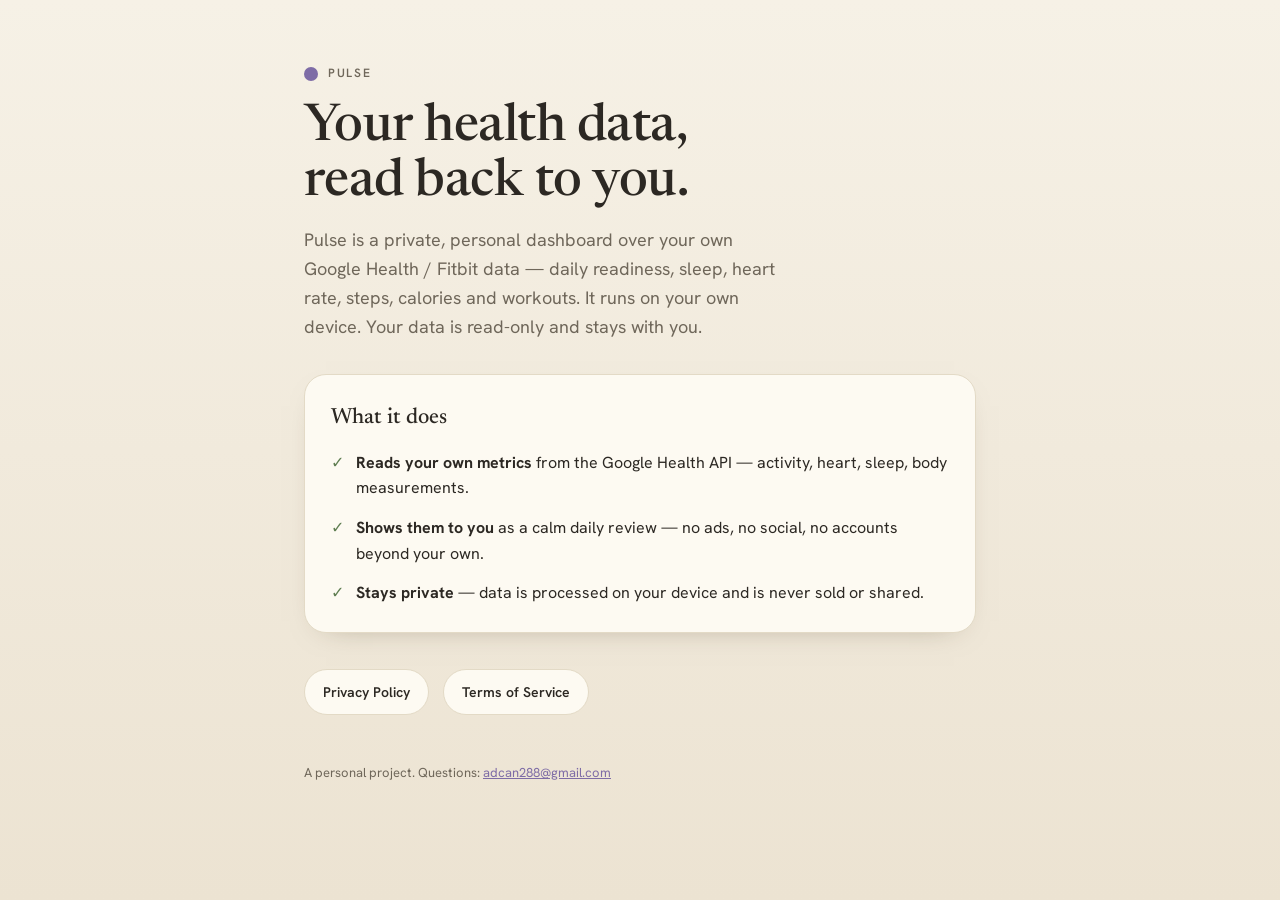
==== index.html @ e74138c5 "docs: public site for OAuth consent (home, privacy, terms) Linen-styled static pages for the Google " ====
<!doctype html>
<html lang="en">
<head>
  <meta charset="utf-8">
  <meta name="viewport" content="width=device-width, initial-scale=1">
  <title>Pulse — personal health dashboard</title>
  <meta name="description" content="Pulse is a private, personal dashboard over your own Google Health / Fitbit data.">
  <link rel="preconnect" href="https://fonts.googleapis.com">
  <link rel="preconnect" href="https://fonts.gstatic.com" crossorigin>
  <link href="https://fonts.googleapis.com/css2?family=Newsreader:opsz,wght@6..72,400;6..72,500;6..72,600&family=Hanken+Grotesk:wght@400;500;600&display=swap" rel="stylesheet">
  <link rel="stylesheet" href="./style.css">
</head>
<body>
  <div class="wrap">
    <p class="eyebrow"><span class="dot"></span>Pulse</p>
    <h1 class="serif" style="margin-top:18px">Your health data,<br>read back to you.</h1>
    <p class="lede">Pulse is a private, personal dashboard over your own Google Health / Fitbit data — daily readiness, sleep, heart rate, steps, calories and workouts. It runs on your own device. Your data is read-only and stays with you.</p>

    <div class="card">
      <h2 class="serif">What it does</h2>
      <div class="grid">
        <div class="row"><span class="check">✓</span><div><b>Reads your own metrics</b> from the Google Health API — activity, heart, sleep, body measurements.</div></div>
        <div class="row"><span class="check">✓</span><div><b>Shows them to you</b> as a calm daily review — no ads, no social, no accounts beyond your own.</div></div>
        <div class="row"><span class="check">✓</span><div><b>Stays private</b> — data is processed on your device and is never sold or shared.</div></div>
      </div>
    </div>

    <div class="links">
      <a class="btn" href="./privacy.html">Privacy Policy</a>
      <a class="btn" href="./terms.html">Terms of Service</a>
    </div>

    <footer>A personal project. Questions: <a href="mailto:adcan288@gmail.com">adcan288@gmail.com</a></footer>
  </div>
</body>
</html>
---- style.css ----
:root { --paper:#f4eee1; --card:#fdfaf2; --border:#e3dac6; --ink:#2c2823; --sub:#6f675a; --accent:#7e6ca6; }
* { box-sizing:border-box; margin:0; padding:0; }
body { font-family:'Hanken Grotesk',system-ui,sans-serif; color:var(--ink); background:linear-gradient(180deg,#f6f1e6,#ece3d2); min-height:100vh; line-height:1.6; }
.wrap { max-width:720px; margin:0 auto; padding:64px 24px 80px; }
.serif { font-family:'Newsreader',serif; font-weight:500; }
.eyebrow { font-family:'Hanken Grotesk'; font-weight:600; letter-spacing:.14em; text-transform:uppercase; font-size:12px; color:var(--sub); }
.dot { width:14px; height:14px; border-radius:50%; background:var(--accent); display:inline-block; vertical-align:middle; margin-right:10px; }
h1 { font-family:'Newsreader',serif; font-weight:500; font-size:clamp(32px,7vw,52px); line-height:1.05; letter-spacing:-0.01em; }
.lede { font-size:18px; color:var(--sub); margin-top:16px; max-width:48ch; }
.card { background:var(--card); border:1px solid var(--border); border-radius:22px; padding:26px; margin-top:32px; box-shadow:0 10px 30px -22px rgba(60,45,20,.5); }
.card h2 { font-family:'Newsreader',serif; font-weight:500; font-size:22px; }
.grid { display:grid; gap:14px; margin-top:14px; }
.row { display:flex; gap:12px; align-items:flex-start; }
.check { color:#5e7d50; font-weight:700; }
.links { display:flex; flex-wrap:wrap; gap:14px; margin-top:36px; }
a.btn { text-decoration:none; color:var(--ink); background:var(--card); border:1px solid var(--border); border-radius:999px; padding:11px 18px; font-weight:600; font-size:14px; }
a.btn:hover { border-color:var(--accent); color:var(--accent); }
footer { margin-top:48px; color:var(--sub); font-size:13px; }
footer a, .prose a { color:var(--accent); }
.back { display:inline-block; margin-bottom:18px; color:var(--accent); text-decoration:none; font-weight:600; font-size:14px; }
.updated { color:var(--sub); font-size:13px; margin-top:8px; }
.prose h2 { font-family:'Newsreader',serif; font-weight:500; font-size:22px; margin-top:30px; }
.prose p { color:#46403a; margin-top:12px; }
.prose ul { margin-top:8px; padding-left:22px; }
.prose li { color:#46403a; margin-top:8px; }
.callout { background:var(--card); border:1px solid var(--border); border-radius:14px; padding:16px 18px; margin-top:16px; font-size:14px; color:#46403a; }
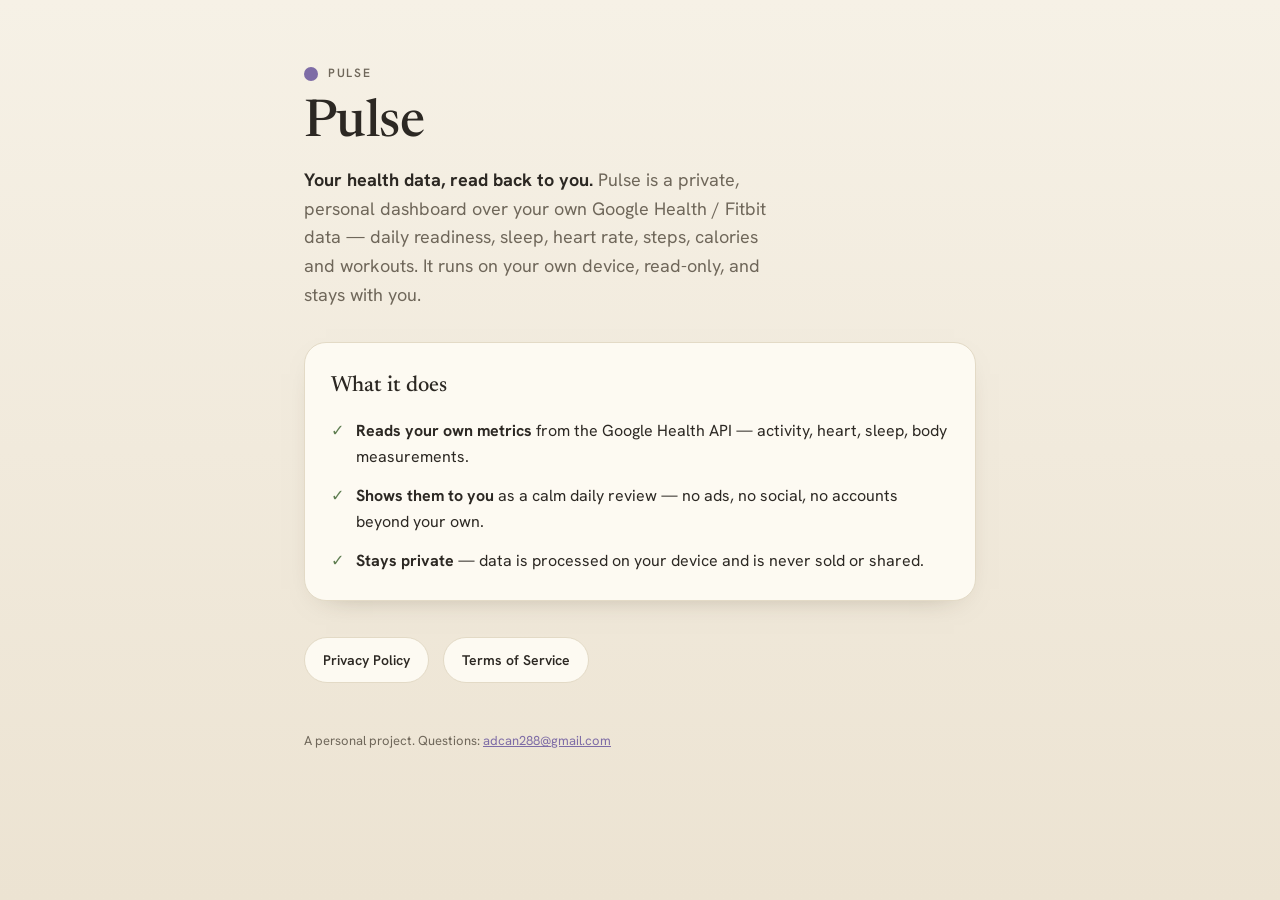
==== commit ad53a329: "fix: make app name 'Pulse' prominent for OAuth branding match Co-Authored-By: Claude Opus 4.8 (1M co" ====
--- a/index.html
+++ b/index.html
@@ -5,6 +5,10 @@
   <meta name="viewport" content="width=device-width, initial-scale=1">
   <title>Pulse — personal health dashboard</title>
   <meta name="description" content="Pulse is a private, personal dashboard over your own Google Health / Fitbit data.">
+  <meta name="application-name" content="Pulse">
+  <meta property="og:site_name" content="Pulse">
+  <meta property="og:title" content="Pulse">
+  <!-- google-site-verification: paste the Search Console meta tag here -->
   <link rel="preconnect" href="https://fonts.googleapis.com">
   <link rel="preconnect" href="https://fonts.gstatic.com" crossorigin>
   <link href="https://fonts.googleapis.com/css2?family=Newsreader:opsz,wght@6..72,400;6..72,500;6..72,600&family=Hanken+Grotesk:wght@400;500;600&display=swap" rel="stylesheet">
@@ -13,8 +17,8 @@
 <body>
   <div class="wrap">
     <p class="eyebrow"><span class="dot"></span>Pulse</p>
-    <h1 class="serif" style="margin-top:18px">Your health data,<br>read back to you.</h1>
-    <p class="lede">Pulse is a private, personal dashboard over your own Google Health / Fitbit data — daily readiness, sleep, heart rate, steps, calories and workouts. It runs on your own device. Your data is read-only and stays with you.</p>
+    <h1 class="serif" style="margin-top:14px">Pulse</h1>
+    <p class="lede" style="margin-top:14px"><b style="color:var(--ink)">Your health data, read back to you.</b> Pulse is a private, personal dashboard over your own Google Health / Fitbit data — daily readiness, sleep, heart rate, steps, calories and workouts. It runs on your own device, read-only, and stays with you.</p>
 
     <div class="card">
       <h2 class="serif">What it does</h2>
